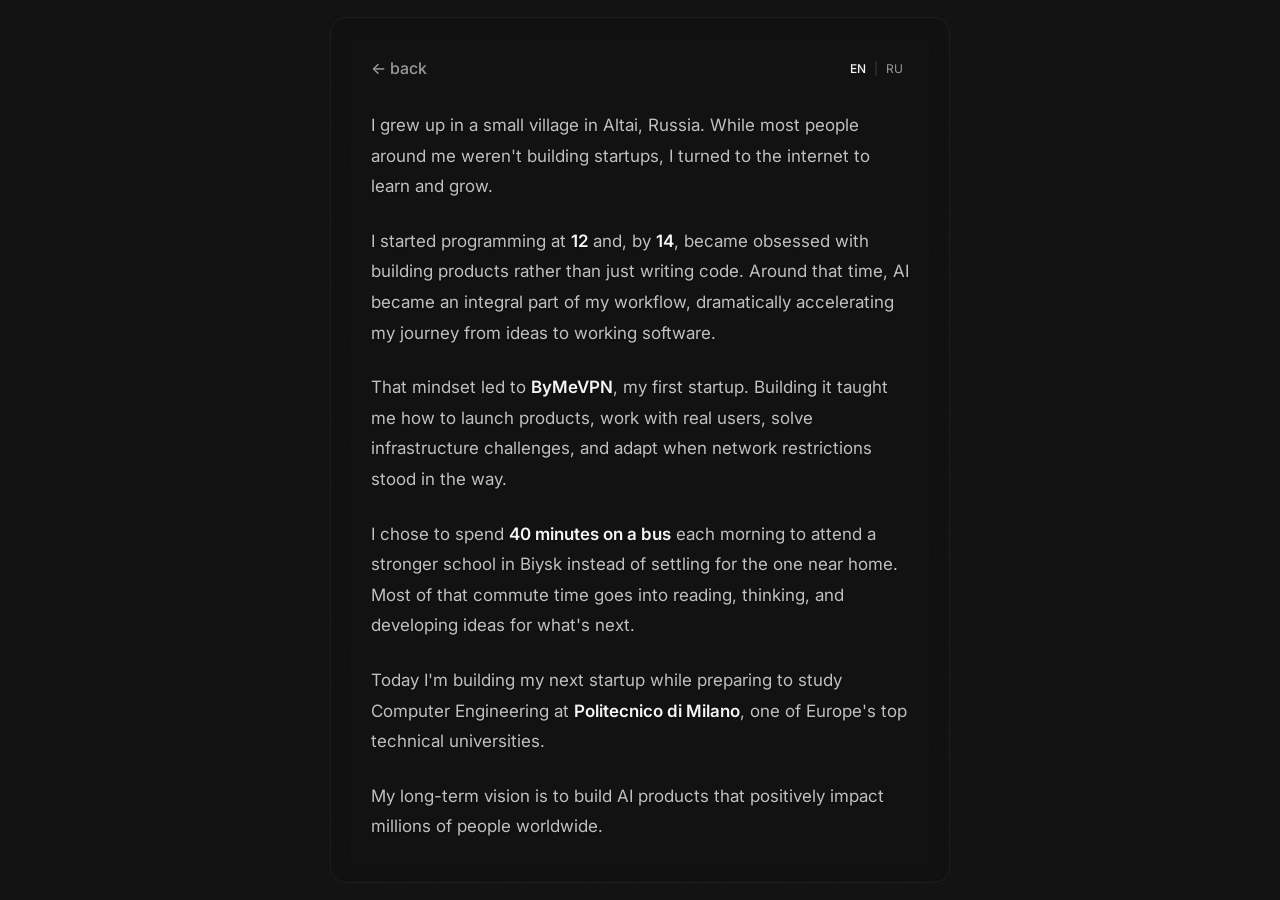
==== lifestory.html @ a84aeadb "Add files via upload" ====
<!doctype html>
<html lang="en">
    <head>
        <meta charset="UTF-8" />
        <meta name="viewport" content="width=device-width, initial-scale=1.0" />
        <title>Story — Arseniy Parakhin</title>
        <meta name="description" content="The story of Arseniy Parakhin - from a small village in Altai to building AI startups." />
        <meta property="og:title" content="Story — Arseniy Parakhin" />
        <meta property="og:description" content="The story of Arseniy Parakhin - from a small village in Altai to building AI startups." />
        <meta property="og:type" content="website" />
        <meta property="og:url" content="https://parahin.space/lifestory.html" />
        <meta property="og:image" content="https://parahin.space/altai-bg.jpg" />
        <link rel="preconnect" href="https://fonts.googleapis.com" />
        <link rel="preconnect" href="https://fonts.gstatic.com" crossorigin />
        <link
            href="https://fonts.googleapis.com/css2?family=Inter:wght@400;500;600;700&display=swap"
            rel="stylesheet"
        />
        <style>
            :root {
                --bg: #111111;
                --ink: #f5f5f5;
                --ink-dim: #9a9a9a;
                --line: #333333;
                --x: 50%;
                --y: 50%;
            }

            * {
                box-sizing: border-box;
            }
            html,
            body {
                height: 100%;
            }

            body {
                margin: 0;
                background: var(--bg);
                color: var(--ink);
                font-family:
                    "Inter",
                    -apple-system,
                    BlinkMacSystemFont,
                    sans-serif;
                display: flex;
                justify-content: center;
                align-items: center;
                padding: 60px 20px;
                -webkit-font-smoothing: antialiased;
                -moz-osx-font-smoothing: grayscale;
                overflow: hidden;
            }

            .bg {
                position: fixed;
                inset: -2%;
                z-index: 0;
                background: url("altai-bg.jpg") center 55% / cover no-repeat;
                filter: saturate(0.8) brightness(0.65);
                pointer-events: none;
            }

            .spotlight {
                position: fixed;
                inset: 0;
                z-index: 2;
                pointer-events: none;
                background: radial-gradient(
                    circle 250px at var(--x) var(--y),
                    transparent 0%,
                    rgba(17, 17, 17, 0.75) 30%,
                    rgba(17, 17, 17, 0.95) 100%
                );
                will-change: background;
            }

            .grain {
                position: fixed;
                inset: 0;
                z-index: 3;
                pointer-events: none;
                opacity: 0.03;
                background-image: url("data:image/svg+xml,%3Csvg xmlns='http://www.w3.org/2000/svg' width='100' height='100'%3E%3Cfilter id='n'%3E%3CfeTurbulence type='fractalNoise' baseFrequency='0.8' numOctaves='3' stitchTiles='stitch'/%3E%3C/filter%3E%3Crect width='100%25' height='100%25' filter='url(%23n)'/%3E%3C/svg%3E");
            }

            .card {
                max-width: 620px;
                width: 100%;
                position: relative;
                z-index: 10;
                background: rgba(17, 17, 17, 0.3);
                backdrop-filter: blur(10px);
                -webkit-backdrop-filter: blur(10px);
                border-radius: 16px;
                padding: 40px;
                border: 1px solid rgba(255, 255, 255, 0.05);
            }

            .back {
                display: inline-flex;
                align-items: center;
                gap: 8px;
                font-size: 16px;
                color: var(--ink-dim);
                text-decoration: none;
                transition:
                    color 0.2s ease,
                    transform 0.2s ease;
                font-weight: 500;
                border-radius: 4px;
                padding: 4px 8px;
                margin: -4px -8px;
            }
            .back:focus {
                outline: 2px solid rgba(255, 255, 255, 0.3);
                outline-offset: 2px;
            }
            .back:hover {
                color: var(--ink);
                transform: translateX(-4px);
            }

            .lang-switcher {
                display: flex;
                align-items: center;
                gap: 2px;
                font-size: 12px;
                color: var(--ink-dim);
                flex-shrink: 0;
                padding-left: 8px;
            }
            .lang-btn {
                background: none;
                border: none;
                color: var(--ink-dim);
                cursor: pointer;
                padding: 2px 6px;
                font-size: 12px;
                font-weight: 400;
                transition: color 0.15s ease;
                font-family: inherit;
                border-radius: 4px;
            }
            .lang-btn:focus {
                outline: 2px solid rgba(255, 255, 255, 0.3);
                outline-offset: 2px;
            }
            .lang-btn:hover {
                color: var(--ink);
            }
            .lang-btn.active {
                color: var(--ink);
                font-weight: 500;
            }

            .header-section {
                display: flex;
                align-items: center;
                justify-content: space-between;
                margin-bottom: 32px;
                position: relative;
            }

            .content {
                font-size: 17px;
                line-height: 1.8;
                color: #c0c0c0;
                text-shadow: 0 1px 2px rgba(0, 0, 0, 0.3);
                animation: fade-in 0.7s cubic-bezier(0.16, 1, 0.3, 1) forwards;
            }

            @keyframes fade-in {
                from {
                    opacity: 0;
                    transform: translateY(8px);
                }
                to {
                    opacity: 1;
                    transform: translateY(0);
                }
            }

            .content p {
                margin: 0 0 24px;
            }
            .content p:last-child {
                margin: 0;
            }
            .content b {
                color: var(--ink);
                font-weight: 600;
            }

            #page-transition {
                position: fixed;
                inset: 0;
                z-index: 50;
                pointer-events: none;
                background: #111111;
                clip-path: circle(0px at var(--cx, 50%) var(--cy, 50%));
                transition: none;
            }
            #page-transition.active {
                animation: circle-reveal 0.5s cubic-bezier(0.65, 0, 0.35, 1)
                    forwards;
            }
            @keyframes circle-reveal {
                to {
                    clip-path: circle(150% at var(--cx, 50%) var(--cy, 50%));
                }
            }

            #loader {
                position: fixed;
                inset: 0;
                z-index: 100;
                background: #111111;
                display: flex;
                align-items: center;
                justify-content: center;
                transition:
                    opacity 0.4s ease,
                    visibility 0.4s ease;
                overflow: hidden;
            }
            #loader.hidden {
                opacity: 0;
                visibility: hidden;
            }
            .loader-rings {
                position: relative;
                width: 80px;
                height: 80px;
            }
            .loader-ring {
                position: absolute;
                inset: 0;
                border: 2px solid transparent;
                border-top-color: rgba(255, 255, 255, 0.4);
                border-radius: 50%;
                animation: spin 1.2s linear infinite;
            }
            .loader-ring:nth-child(2) {
                animation-duration: 0.9s;
                animation-direction: reverse;
                border-top-color: rgba(255, 255, 255, 0.2);
                scale: 0.75;
            }
            @keyframes spin {
                to {
                    transform: rotate(360deg);
                }
            }

            @media (max-width: 600px) {
                body {
                    padding: 40px 16px;
                    overflow-y: auto;
                }
                .card {
                    padding: 24px;
                }
                .content {
                    font-size: 15px;
                }
                .header-section {
                    margin-bottom: 24px;
                }
            }

            @media (max-width: 360px) {
                .card {
                    padding: 20px;
                }
                .content {
                    font-size: 14px;
                }
                .lang-switcher {
                    font-size: 11px;
                    padding-left: 4px;
                }
                .lang-btn {
                    padding: 2px 4px;
                }
            }
        </style>
    </head>
    <body>
        <div id="loader">
            <div class="loader-rings">
                <div class="loader-ring"></div>
                <div class="loader-ring"></div>
            </div>
        </div>
        <div class="bg"></div>
        <div class="spotlight"></div>
        <div class="grain"></div>

        <main class="card">
            <div class="header-section">
                <a
                    href="index.html"
                    class="back"
                    id="back-link"
                    data-en="← back"
                    data-ru="← назад"
                    >← back</a
                >
                <div class="lang-switcher">
                    <button class="lang-btn active" data-lang="en">EN</button>
                    <span style="color: rgba(255, 255, 255, 0.2)">|</span>
                    <button class="lang-btn" data-lang="ru">RU</button>
                </div>
            </div>

            <div class="content">
                <p
                    data-en="I grew up in a small village in Altai, Russia. While most people around me weren't building startups, I turned to the internet to learn and grow."
                    data-ru="Я вырос в маленькой деревне в Алтае, Россия. Хотя большинство людей вокруг меня не создавали стартапы, я обратился к интернету, чтобы учиться и развиваться."
                >
                    I grew up in a small village in Altai, Russia. While most
                    people around me weren't building startups, I turned to the
                    internet to learn and grow.
                </p>

                <p
                    data-en="I started programming at <b>12</b> and, by <b>14</b>, became obsessed with building products rather than just writing code. Around that time, AI became an integral part of my workflow, dramatically accelerating my journey from ideas to working software."
                    data-ru="Я начал программировать в <b>12</b> лет и к <b>14</b> стал одержим созданием продуктов, а не просто написанием кода. Примерно в то время ИИ стал неотъемлемой частью моего рабочего процесса, значительно ускоряя мой путь от идей к рабочему софту."
                >
                    I started programming at <b>12</b> and, by <b>14</b>, became
                    obsessed with building products rather than just writing code.
                    Around that time, AI became an integral part of my workflow,
                    dramatically accelerating my journey from ideas to working software.
                </p>

                <p
                    data-en="That mindset led to <b>ByMeVPN</b>, my first startup. Building it taught me how to launch products, work with real users, solve infrastructure challenges, and adapt when network restrictions stood in the way."
                    data-ru="Этот образ мышления привёл к созданию <b>ByMeVPN</b>, моего первого стартапа. Работа над ним научила меня запускать продукты, взаимодействовать с реальными пользователями, решать инфраструктурные задачи и адаптироваться, когда сетевые ограничения становились препятствием."
                >
                    That mindset led to <b>ByMeVPN</b>, my first startup. Building
                    it taught me how to launch products, work with real users,
                    solve infrastructure challenges, and adapt when network
                    restrictions stood in the way.
                </p>

                <p
                    data-en="I chose to spend <b>40 minutes on a bus</b> each morning to attend a stronger school in Biysk instead of settling for the one near home. Most of that commute time goes into reading, thinking, and developing ideas for what's next."
                    data-ru="Я выбрал тратить <b>40 минут на автобусе</b> каждое утро, чтобы посещать более сильную школу в Бийске вместо той, что была рядом с домом. Большая часть времени в дороге уходит на чтение, размышления и разработку идей для будущего."
                >
                    I chose to spend <b>40 minutes on a bus</b> each morning to
                    attend a stronger school in Biysk instead of settling for the
                    one near home. Most of that commute time goes into reading,
                    thinking, and developing ideas for what's next.
                </p>

                <p
                    data-en="Today I'm building my next startup while preparing to study Computer Engineering at <b>Politecnico di Milano</b>, one of Europe's top technical universities."
                    data-ru="Сегодня я создаю свой следующий стартап, готовясь к учёбе на Computer Engineering в <b>Politecnico di Milano</b>, одном из лучших технических университетов Европы."
                >
                    Today I'm building my next startup while preparing to study
                    Computer Engineering at <b>Politecnico di Milano</b>, one of
                    Europe's top technical universities.
                </p>

                <p
                    data-en="My long-term vision is to build AI products that positively impact millions of people worldwide."
                    data-ru="Моя долгосрочная цель — создавать AI-продукты, которые положительно повлияют на миллионы людей по всему миру."
                >
                    My long-term vision is to build AI products that positively
                    impact millions of people worldwide.
                </p>
            </div>
        </main>

        <div id="page-transition"></div>

        <script>
            window.addEventListener("load", () => {
                setTimeout(() => {
                    document.getElementById("loader").classList.add("hidden");
                }, 200);
            });

            function setLanguage(lang) {
                document.querySelectorAll(".lang-btn").forEach((btn) => {
                    btn.classList.toggle("active", btn.dataset.lang === lang);
                });

                document.querySelectorAll("[data-en]").forEach((el) => {
                    el.innerHTML = el.dataset[lang];
                });

                localStorage.setItem("lang", lang);
            }

            const savedLang = localStorage.getItem("lang") || "en";
            setLanguage(savedLang);

            document.querySelectorAll(".lang-btn").forEach((btn) => {
                btn.addEventListener("click", () =>
                    setLanguage(btn.dataset.lang),
                );
            });

            const root = document.documentElement;
            let targetX = window.innerWidth / 2,
                targetY = window.innerHeight / 2;

            function updateSpotlight() {
                root.style.setProperty("--x", targetX + "px");
                root.style.setProperty("--y", targetY + "px");
                requestAnimationFrame(updateSpotlight);
            }
            requestAnimationFrame(updateSpotlight);

            window.addEventListener("mousemove", (e) => {
                targetX = e.clientX;
                targetY = e.clientY;
            });

            window.addEventListener(
                "touchmove",
                (e) => {
                    if (e.touches.length > 0) {
                        targetX = e.touches[0].clientX;
                        targetY = e.touches[0].clientY;
                    }
                },
                { passive: true },
            );

            const backLink = document.getElementById("back-link");
            const overlay = document.getElementById("page-transition");
            backLink.addEventListener("click", function (e) {
                e.preventDefault();
                const href = this.getAttribute("href");
                const rect = this.getBoundingClientRect();
                const cx = rect.left + rect.width / 2;
                const cy = rect.top + rect.height / 2;
                overlay.style.setProperty("--cx", cx + "px");
                overlay.style.setProperty("--cy", cy + "px");
                overlay.classList.add("active");
                setTimeout(() => {
                    window.location.href = href;
                }, 450);
            });
        </script>
    </body>
</html>
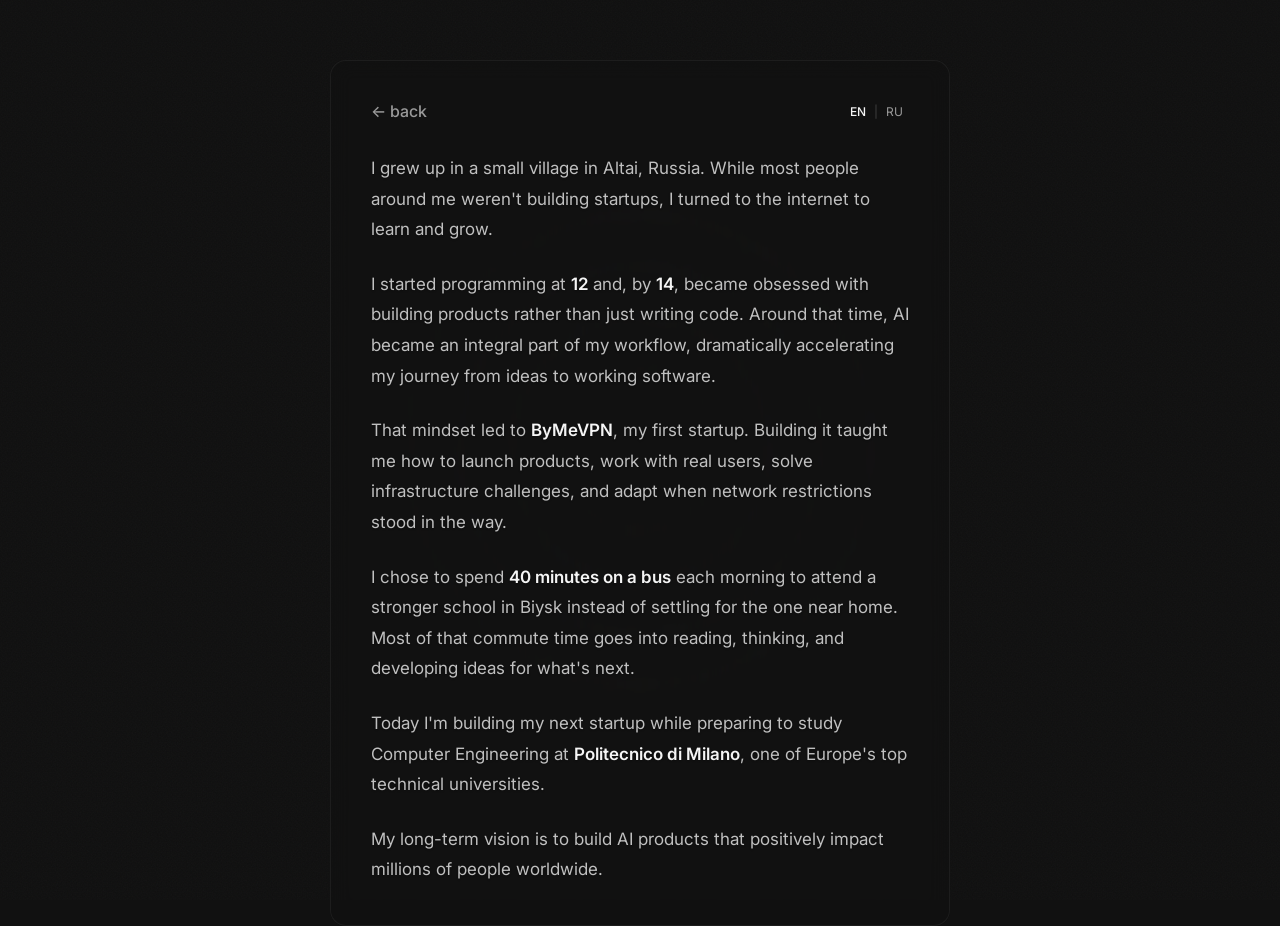
==== commit 5816a92d: "Add files via upload" ====
--- a/lifestory.html
+++ b/lifestory.html
@@ -2,7 +2,7 @@
 <html lang="en">
     <head>
         <meta charset="UTF-8" />
-        <meta name="viewport" content="width=device-width, initial-scale=1.0" />
+        <meta name="viewport" content="width=device-width, initial-scale=1.0, viewport-fit=cover" />
         <title>Story — Arseniy Parakhin</title>
         <meta name="description" content="The story of Arseniy Parakhin - from a small village in Altai to building AI startups." />
         <meta property="og:title" content="Story — Arseniy Parakhin" />
@@ -28,6 +28,11 @@
 
             * {
                 box-sizing: border-box;
+                -webkit-tap-highlight-color: transparent;
+            }
+            a,
+            button {
+                touch-action: manipulation;
             }
             html,
             body {
@@ -46,10 +51,16 @@
                 display: flex;
                 justify-content: center;
                 align-items: center;
+                align-items: safe center;
                 padding: 60px 20px;
+                padding-top: max(60px, env(safe-area-inset-top) + 24px);
+                padding-bottom: max(60px, env(safe-area-inset-bottom) + 24px);
+                padding-left: max(20px, env(safe-area-inset-left) + 20px);
+                padding-right: max(20px, env(safe-area-inset-right) + 20px);
                 -webkit-font-smoothing: antialiased;
                 -moz-osx-font-smoothing: grayscale;
-                overflow: hidden;
+                overflow-x: hidden;
+                overflow-y: auto;
             }
 
             .bg {
@@ -256,16 +267,29 @@
             @media (max-width: 600px) {
                 body {
                     padding: 40px 16px;
-                    overflow-y: auto;
+                    padding-top: max(40px, env(safe-area-inset-top) + 16px);
+                    padding-bottom: max(
+                        40px,
+                        env(safe-area-inset-bottom) + 16px
+                    );
                 }
                 .card {
                     padding: 24px;
+                    backdrop-filter: blur(6px);
+                    -webkit-backdrop-filter: blur(6px);
                 }
                 .content {
                     font-size: 15px;
                 }
                 .header-section {
                     margin-bottom: 24px;
+                }
+                .back {
+                    padding: 8px;
+                    margin: -8px;
+                }
+                .lang-btn {
+                    padding: 6px 8px;
                 }
             }
 
@@ -404,31 +428,56 @@
             });
 
             const root = document.documentElement;
-            let targetX = window.innerWidth / 2,
-                targetY = window.innerHeight / 2;
-
-            function updateSpotlight() {
-                root.style.setProperty("--x", targetX + "px");
-                root.style.setProperty("--y", targetY + "px");
+            const hasFinePointer = window.matchMedia(
+                "(hover: hover) and (pointer: fine)",
+            ).matches;
+
+            if (hasFinePointer) {
+                // Desktop/mouse: smoothly track the cursor for the spotlight effect.
+                let targetX = window.innerWidth / 2,
+                    targetY = window.innerHeight / 2;
+
+                function updateSpotlight() {
+                    root.style.setProperty("--x", targetX + "px");
+                    root.style.setProperty("--y", targetY + "px");
+                    requestAnimationFrame(updateSpotlight);
+                }
                 requestAnimationFrame(updateSpotlight);
-            }
-            requestAnimationFrame(updateSpotlight);
-
-            window.addEventListener("mousemove", (e) => {
-                targetX = e.clientX;
-                targetY = e.clientY;
-            });
-
-            window.addEventListener(
-                "touchmove",
-                (e) => {
-                    if (e.touches.length > 0) {
-                        targetX = e.touches[0].clientX;
-                        targetY = e.touches[0].clientY;
-                    }
-                },
-                { passive: true },
-            );
+
+                window.addEventListener("mousemove", (e) => {
+                    targetX = e.clientX;
+                    targetY = e.clientY;
+                });
+
+                const resetSpotlight = () => {
+                    targetX = window.innerWidth / 2;
+                    targetY = window.innerHeight / 2;
+                };
+                document.addEventListener("mouseleave", resetSpotlight);
+            } else {
+                // Touch devices: no persistent cursor, so skip the per-frame
+                // animation loop entirely (saves CPU/battery) and just react
+                // directly to touch drags.
+                root.style.setProperty("--x", window.innerWidth / 2 + "px");
+                root.style.setProperty("--y", window.innerHeight / 2 + "px");
+
+                window.addEventListener(
+                    "touchmove",
+                    (e) => {
+                        if (e.touches.length > 0) {
+                            root.style.setProperty(
+                                "--x",
+                                e.touches[0].clientX + "px",
+                            );
+                            root.style.setProperty(
+                                "--y",
+                                e.touches[0].clientY + "px",
+                            );
+                        }
+                    },
+                    { passive: true },
+                );
+            }
 
             const backLink = document.getElementById("back-link");
             const overlay = document.getElementById("page-transition");
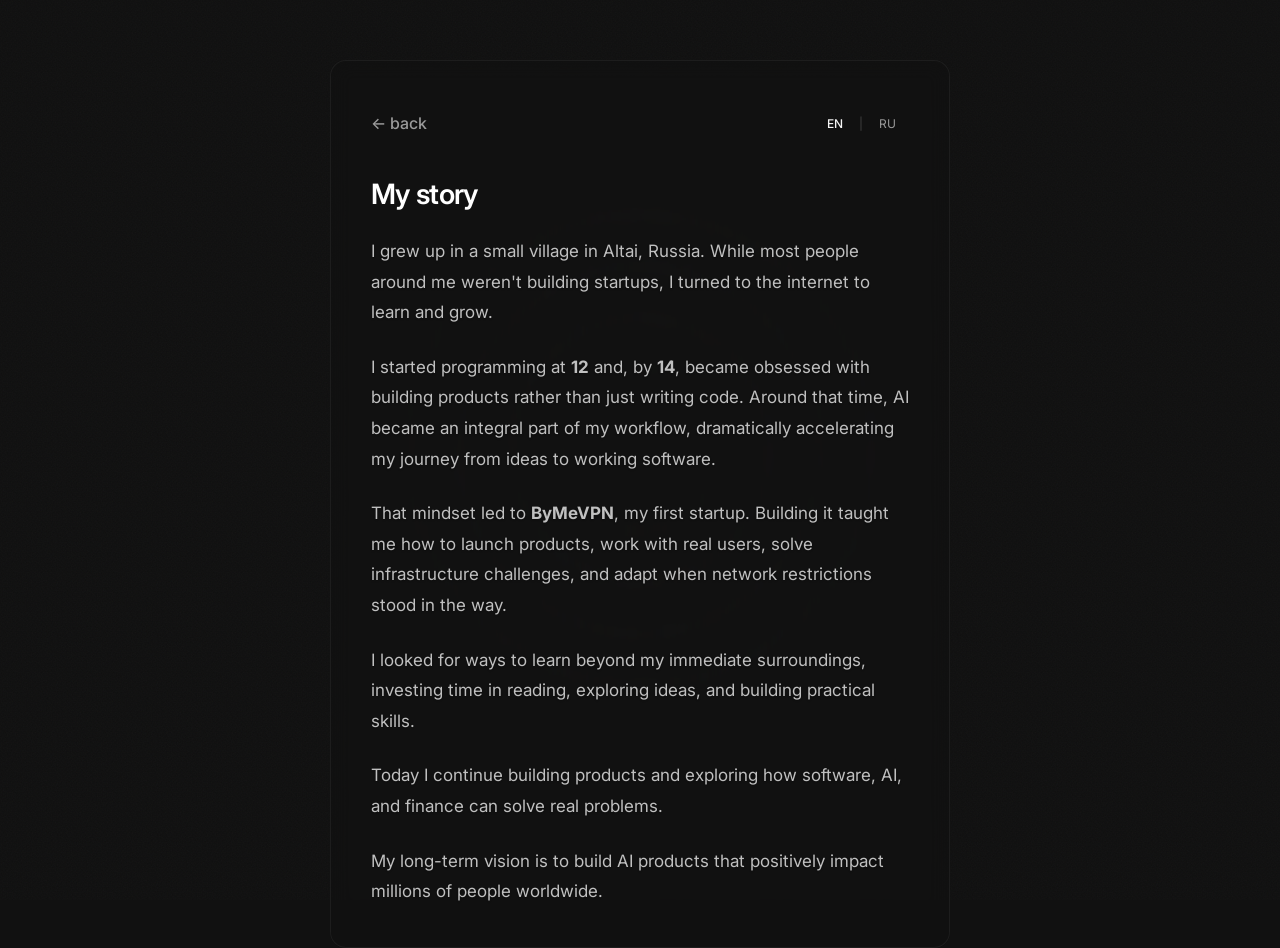
==== commit 5e2b16ad: "fix: semantic story page, shared layout and less sensitive personal details" ====
--- a/lifestory.html
+++ b/lifestory.html
@@ -16,307 +16,17 @@
             href="https://fonts.googleapis.com/css2?family=Inter:wght@400;500;600;700&display=swap"
             rel="stylesheet"
         />
-        <style>
-            :root {
-                --bg: #111111;
-                --ink: #f5f5f5;
-                --ink-dim: #9a9a9a;
-                --line: #333333;
-                --x: 50%;
-                --y: 50%;
-            }
-
-            * {
-                box-sizing: border-box;
-                -webkit-tap-highlight-color: transparent;
-            }
-            a,
-            button {
-                touch-action: manipulation;
-            }
-            html,
-            body {
-                height: 100%;
-            }
-
-            body {
-                margin: 0;
-                background: var(--bg);
-                color: var(--ink);
-                font-family:
-                    "Inter",
-                    -apple-system,
-                    BlinkMacSystemFont,
-                    sans-serif;
-                display: flex;
-                justify-content: center;
-                align-items: center;
-                align-items: safe center;
-                padding: 60px 20px;
-                padding-top: max(60px, env(safe-area-inset-top) + 24px);
-                padding-bottom: max(60px, env(safe-area-inset-bottom) + 24px);
-                padding-left: max(20px, env(safe-area-inset-left) + 20px);
-                padding-right: max(20px, env(safe-area-inset-right) + 20px);
-                -webkit-font-smoothing: antialiased;
-                -moz-osx-font-smoothing: grayscale;
-                overflow-x: hidden;
-                overflow-y: auto;
-            }
-
-            .bg {
-                position: fixed;
-                inset: -2%;
-                z-index: 0;
-                background: url("altai-bg.jpg") center 55% / cover no-repeat;
-                filter: saturate(0.8) brightness(0.65);
-                pointer-events: none;
-            }
-
-            .spotlight {
-                position: fixed;
-                inset: 0;
-                z-index: 2;
-                pointer-events: none;
-                background: radial-gradient(
-                    circle 250px at var(--x) var(--y),
-                    transparent 0%,
-                    rgba(17, 17, 17, 0.75) 30%,
-                    rgba(17, 17, 17, 0.95) 100%
-                );
-                will-change: background;
-            }
-
-            .grain {
-                position: fixed;
-                inset: 0;
-                z-index: 3;
-                pointer-events: none;
-                opacity: 0.03;
-                background-image: url("data:image/svg+xml,%3Csvg xmlns='http://www.w3.org/2000/svg' width='100' height='100'%3E%3Cfilter id='n'%3E%3CfeTurbulence type='fractalNoise' baseFrequency='0.8' numOctaves='3' stitchTiles='stitch'/%3E%3C/filter%3E%3Crect width='100%25' height='100%25' filter='url(%23n)'/%3E%3C/svg%3E");
-            }
-
-            .card {
-                max-width: 620px;
-                width: 100%;
-                position: relative;
-                z-index: 10;
-                background: rgba(17, 17, 17, 0.3);
-                backdrop-filter: blur(10px);
-                -webkit-backdrop-filter: blur(10px);
-                border-radius: 16px;
-                padding: 40px;
-                border: 1px solid rgba(255, 255, 255, 0.05);
-            }
-
-            .back {
-                display: inline-flex;
-                align-items: center;
-                gap: 8px;
-                font-size: 16px;
-                color: var(--ink-dim);
-                text-decoration: none;
-                transition:
-                    color 0.2s ease,
-                    transform 0.2s ease;
-                font-weight: 500;
-                border-radius: 4px;
-                padding: 4px 8px;
-                margin: -4px -8px;
-            }
-            .back:focus {
-                outline: 2px solid rgba(255, 255, 255, 0.3);
-                outline-offset: 2px;
-            }
-            .back:hover {
-                color: var(--ink);
-                transform: translateX(-4px);
-            }
-
-            .lang-switcher {
-                display: flex;
-                align-items: center;
-                gap: 2px;
-                font-size: 12px;
-                color: var(--ink-dim);
-                flex-shrink: 0;
-                padding-left: 8px;
-            }
-            .lang-btn {
-                background: none;
-                border: none;
-                color: var(--ink-dim);
-                cursor: pointer;
-                padding: 2px 6px;
-                font-size: 12px;
-                font-weight: 400;
-                transition: color 0.15s ease;
-                font-family: inherit;
-                border-radius: 4px;
-            }
-            .lang-btn:focus {
-                outline: 2px solid rgba(255, 255, 255, 0.3);
-                outline-offset: 2px;
-            }
-            .lang-btn:hover {
-                color: var(--ink);
-            }
-            .lang-btn.active {
-                color: var(--ink);
-                font-weight: 500;
-            }
-
-            .header-section {
-                display: flex;
-                align-items: center;
-                justify-content: space-between;
-                margin-bottom: 32px;
-                position: relative;
-            }
-
-            .content {
-                font-size: 17px;
-                line-height: 1.8;
-                color: #c0c0c0;
-                text-shadow: 0 1px 2px rgba(0, 0, 0, 0.3);
-                animation: fade-in 0.7s cubic-bezier(0.16, 1, 0.3, 1) forwards;
-            }
-
-            @keyframes fade-in {
-                from {
-                    opacity: 0;
-                    transform: translateY(8px);
-                }
-                to {
-                    opacity: 1;
-                    transform: translateY(0);
-                }
-            }
-
-            .content p {
-                margin: 0 0 24px;
-            }
-            .content p:last-child {
-                margin: 0;
-            }
-            .content b {
-                color: var(--ink);
-                font-weight: 600;
-            }
-
-            #page-transition {
-                position: fixed;
-                inset: 0;
-                z-index: 50;
-                pointer-events: none;
-                background: #111111;
-                clip-path: circle(0px at var(--cx, 50%) var(--cy, 50%));
-                transition: none;
-            }
-            #page-transition.active {
-                animation: circle-reveal 0.5s cubic-bezier(0.65, 0, 0.35, 1)
-                    forwards;
-            }
-            @keyframes circle-reveal {
-                to {
-                    clip-path: circle(150% at var(--cx, 50%) var(--cy, 50%));
-                }
-            }
-
-            #loader {
-                position: fixed;
-                inset: 0;
-                z-index: 100;
-                background: #111111;
-                display: flex;
-                align-items: center;
-                justify-content: center;
-                transition:
-                    opacity 0.4s ease,
-                    visibility 0.4s ease;
-                overflow: hidden;
-            }
-            #loader.hidden {
-                opacity: 0;
-                visibility: hidden;
-            }
-            .loader-rings {
-                position: relative;
-                width: 80px;
-                height: 80px;
-            }
-            .loader-ring {
-                position: absolute;
-                inset: 0;
-                border: 2px solid transparent;
-                border-top-color: rgba(255, 255, 255, 0.4);
-                border-radius: 50%;
-                animation: spin 1.2s linear infinite;
-            }
-            .loader-ring:nth-child(2) {
-                animation-duration: 0.9s;
-                animation-direction: reverse;
-                border-top-color: rgba(255, 255, 255, 0.2);
-                scale: 0.75;
-            }
-            @keyframes spin {
-                to {
-                    transform: rotate(360deg);
-                }
-            }
-
-            @media (max-width: 600px) {
-                body {
-                    padding: 40px 16px;
-                    padding-top: max(40px, env(safe-area-inset-top) + 16px);
-                    padding-bottom: max(
-                        40px,
-                        env(safe-area-inset-bottom) + 16px
-                    );
-                }
-                .card {
-                    padding: 24px;
-                    backdrop-filter: blur(6px);
-                    -webkit-backdrop-filter: blur(6px);
-                }
-                .content {
-                    font-size: 15px;
-                }
-                .header-section {
-                    margin-bottom: 24px;
-                }
-                .back {
-                    padding: 8px;
-                    margin: -8px;
-                }
-                .lang-btn {
-                    padding: 6px 8px;
-                }
-            }
-
-            @media (max-width: 360px) {
-                .card {
-                    padding: 20px;
-                }
-                .content {
-                    font-size: 14px;
-                }
-                .lang-switcher {
-                    font-size: 11px;
-                    padding-left: 4px;
-                }
-                .lang-btn {
-                    padding: 2px 4px;
-                }
-            }
-        </style>
+        <link rel="stylesheet" href="assets/styles.css" />
+    <link rel="canonical" href="https://parahin.space/lifestory.html" />
+        <meta name="theme-color" content="#111111" />
+        <meta property="og:image:alt" content="A mountain landscape in Altai" />
+        <meta name="twitter:card" content="summary_large_image" />
+        <meta name="twitter:title" content="Story — Arseniy Parakhin" />
+        <meta name="twitter:description" content="From Altai to building software and starting ventures." />
+        <link rel="icon" href="assets/favicon.svg" type="image/svg+xml" />
     </head>
-    <body>
-        <div id="loader">
-            <div class="loader-rings">
-                <div class="loader-ring"></div>
-                <div class="loader-ring"></div>
-            </div>
-        </div>
+    <body data-title-en="Story — Arseniy Parakhin" data-title-ru="История — Арсений Парахин">
+        
         <div class="bg"></div>
         <div class="spotlight"></div>
         <div class="grain"></div>
@@ -331,13 +41,14 @@
                     data-ru="← назад"
                     >← back</a
                 >
-                <div class="lang-switcher">
-                    <button class="lang-btn active" data-lang="en">EN</button>
+                <div class="lang-switcher" role="group" aria-label="Language" data-label-en="Language" data-label-ru="Язык">
+                    <button type="button" class="lang-btn active" data-lang="en" aria-pressed="true">EN</button>
                     <span style="color: rgba(255, 255, 255, 0.2)">|</span>
-                    <button class="lang-btn" data-lang="ru">RU</button>
+                    <button type="button" class="lang-btn" data-lang="ru" aria-pressed="false">RU</button>
                 </div>
             </div>
 
+            <h1 class="story-title" data-en="My story" data-ru="Моя история">My story</h1>
             <div class="content">
                 <p
                     data-en="I grew up in a small village in Altai, Russia. While most people around me weren't building startups, I turned to the internet to learn and grow."
@@ -369,23 +80,14 @@
                 </p>
 
                 <p
-                    data-en="I chose to spend <b>40 minutes on a bus</b> each morning to attend a stronger school in Biysk instead of settling for the one near home. Most of that commute time goes into reading, thinking, and developing ideas for what's next."
-                    data-ru="Я выбрал тратить <b>40 минут на автобусе</b> каждое утро, чтобы посещать более сильную школу в Бийске вместо той, что была рядом с домом. Большая часть времени в дороге уходит на чтение, размышления и разработку идей для будущего."
-                >
-                    I chose to spend <b>40 minutes on a bus</b> each morning to
-                    attend a stronger school in Biysk instead of settling for the
-                    one near home. Most of that commute time goes into reading,
-                    thinking, and developing ideas for what's next.
-                </p>
+                    data-en="I looked for ways to learn beyond my immediate surroundings, investing time in reading, exploring ideas, and building practical skills."
+                    data-ru="Я искал возможности учиться за пределами привычного окружения: читал, изучал новые идеи и развивал практические навыки."
+                >I looked for ways to learn beyond my immediate surroundings, investing time in reading, exploring ideas, and building practical skills.</p>
 
                 <p
-                    data-en="Today I'm building my next startup while preparing to study Computer Engineering at <b>Politecnico di Milano</b>, one of Europe's top technical universities."
-                    data-ru="Сегодня я создаю свой следующий стартап, готовясь к учёбе на Computer Engineering в <b>Politecnico di Milano</b>, одном из лучших технических университетов Европы."
-                >
-                    Today I'm building my next startup while preparing to study
-                    Computer Engineering at <b>Politecnico di Milano</b>, one of
-                    Europe's top technical universities.
-                </p>
+                    data-en="Today I continue building products and exploring how software, AI, and finance can solve real problems."
+                    data-ru="Сейчас я продолжаю создавать продукты и изучаю, как разработка, ИИ и финансы помогают решать реальные задачи."
+                >Today I continue building products and exploring how software, AI, and finance can solve real problems.</p>
 
                 <p
                     data-en="My long-term vision is to build AI products that positively impact millions of people worldwide."
@@ -397,103 +99,8 @@
             </div>
         </main>
 
-        <div id="page-transition"></div>
+        
 
-        <script>
-            window.addEventListener("load", () => {
-                setTimeout(() => {
-                    document.getElementById("loader").classList.add("hidden");
-                }, 200);
-            });
-
-            function setLanguage(lang) {
-                document.querySelectorAll(".lang-btn").forEach((btn) => {
-                    btn.classList.toggle("active", btn.dataset.lang === lang);
-                });
-
-                document.querySelectorAll("[data-en]").forEach((el) => {
-                    el.innerHTML = el.dataset[lang];
-                });
-
-                localStorage.setItem("lang", lang);
-            }
-
-            const savedLang = localStorage.getItem("lang") || "en";
-            setLanguage(savedLang);
-
-            document.querySelectorAll(".lang-btn").forEach((btn) => {
-                btn.addEventListener("click", () =>
-                    setLanguage(btn.dataset.lang),
-                );
-            });
-
-            const root = document.documentElement;
-            const hasFinePointer = window.matchMedia(
-                "(hover: hover) and (pointer: fine)",
-            ).matches;
-
-            if (hasFinePointer) {
-                // Desktop/mouse: smoothly track the cursor for the spotlight effect.
-                let targetX = window.innerWidth / 2,
-                    targetY = window.innerHeight / 2;
-
-                function updateSpotlight() {
-                    root.style.setProperty("--x", targetX + "px");
-                    root.style.setProperty("--y", targetY + "px");
-                    requestAnimationFrame(updateSpotlight);
-                }
-                requestAnimationFrame(updateSpotlight);
-
-                window.addEventListener("mousemove", (e) => {
-                    targetX = e.clientX;
-                    targetY = e.clientY;
-                });
-
-                const resetSpotlight = () => {
-                    targetX = window.innerWidth / 2;
-                    targetY = window.innerHeight / 2;
-                };
-                document.addEventListener("mouseleave", resetSpotlight);
-            } else {
-                // Touch devices: no persistent cursor, so skip the per-frame
-                // animation loop entirely (saves CPU/battery) and just react
-                // directly to touch drags.
-                root.style.setProperty("--x", window.innerWidth / 2 + "px");
-                root.style.setProperty("--y", window.innerHeight / 2 + "px");
-
-                window.addEventListener(
-                    "touchmove",
-                    (e) => {
-                        if (e.touches.length > 0) {
-                            root.style.setProperty(
-                                "--x",
-                                e.touches[0].clientX + "px",
-                            );
-                            root.style.setProperty(
-                                "--y",
-                                e.touches[0].clientY + "px",
-                            );
-                        }
-                    },
-                    { passive: true },
-                );
-            }
-
-            const backLink = document.getElementById("back-link");
-            const overlay = document.getElementById("page-transition");
-            backLink.addEventListener("click", function (e) {
-                e.preventDefault();
-                const href = this.getAttribute("href");
-                const rect = this.getBoundingClientRect();
-                const cx = rect.left + rect.width / 2;
-                const cy = rect.top + rect.height / 2;
-                overlay.style.setProperty("--cx", cx + "px");
-                overlay.style.setProperty("--cy", cy + "px");
-                overlay.classList.add("active");
-                setTimeout(() => {
-                    window.location.href = href;
-                }, 450);
-            });
-        </script>
+        <script src="assets/site.js" defer></script>
     </body>
 </html>
--- a/assets/styles.css
+++ b/assets/styles.css
@@ -0,0 +1,474 @@
+
+            :root {
+                --bg: #111111;
+                --ink: #f5f5f5;
+                --ink-dim: #9a9a9a;
+                --line: #333333;
+                --x: 50%;
+                --y: 50%;
+            }
+
+            * {
+                box-sizing: border-box;
+                -webkit-tap-highlight-color: transparent;
+            }
+            a,
+            button {
+                touch-action: manipulation;
+            }
+            html,
+            body {
+                height: 100%;
+            }
+
+            body {
+                margin: 0;
+                background: var(--bg);
+                color: var(--ink);
+                font-family:
+                    "Inter",
+                    -apple-system,
+                    BlinkMacSystemFont,
+                    sans-serif;
+                display: flex;
+                align-items: center;
+                align-items: safe center;
+                justify-content: center;
+                padding: 60px 20px;
+                padding-top: max(60px, env(safe-area-inset-top) + 24px);
+                padding-bottom: max(60px, env(safe-area-inset-bottom) + 24px);
+                padding-left: max(20px, env(safe-area-inset-left) + 20px);
+                padding-right: max(20px, env(safe-area-inset-right) + 20px);
+                position: relative;
+                overflow-x: hidden;
+                overflow-y: auto;
+                -webkit-font-smoothing: antialiased;
+                -moz-osx-font-smoothing: grayscale;
+            }
+
+            .bg {
+                position: fixed;
+                inset: -2%;
+                z-index: 0;
+                background: url("altai-bg.jpg") center 55% / cover no-repeat;
+                filter: saturate(0.8) brightness(0.65);
+                pointer-events: none;
+            }
+
+            .spotlight {
+                position: fixed;
+                inset: 0;
+                z-index: 2;
+                pointer-events: none;
+                background: radial-gradient(
+                    circle 250px at var(--x) var(--y),
+                    transparent 0%,
+                    rgba(17, 17, 17, 0.75) 30%,
+                    rgba(17, 17, 17, 0.95) 100%
+                );
+                /* No perpetual animation or reserved background layer. */
+            }
+
+            .grain {
+                position: fixed;
+                inset: 0;
+                z-index: 3;
+                pointer-events: none;
+                opacity: 0.03;
+                background-image: url("data:image/svg+xml,%3Csvg xmlns='http://www.w3.org/2000/svg' width='100' height='100'%3E%3Cfilter id='n'%3E%3CfeTurbulence type='fractalNoise' baseFrequency='0.8' numOctaves='3' stitchTiles='stitch'/%3E%3C/filter%3E%3Crect width='100%25' height='100%25' filter='url(%23n)'/%3E%3C/svg%3E");
+            }
+
+            .card {
+                max-width: 620px;
+                width: 100%;
+                position: relative;
+                z-index: 10;
+                background: rgba(17, 17, 17, 0.3);
+                backdrop-filter: blur(10px);
+                -webkit-backdrop-filter: blur(10px);
+                border-radius: 16px;
+                padding: 40px;
+                border: 1px solid rgba(255, 255, 255, 0.05);
+            }
+
+            .reveal {
+                opacity: 0;
+                transform: translateY(6px);
+                animation: rise 0.7s cubic-bezier(0.16, 1, 0.3, 1) forwards;
+            }
+            .reveal.d1 {
+                animation-delay: 0.08s;
+            }
+            .reveal.d2 {
+                animation-delay: 0.16s;
+            }
+            .reveal.d3 {
+                animation-delay: 0.24s;
+            }
+
+            @keyframes rise {
+                to {
+                    opacity: 1;
+                    transform: translateY(0);
+                }
+            }
+
+            .header {
+                display: flex;
+                align-items: center;
+                gap: 20px;
+                margin-bottom: 32px;
+                position: relative;
+            }
+
+            .avatar {
+    width: 72px;
+    height: 72px;
+    display: block;
+    border-radius: 50%;
+    object-fit: cover;
+    border: 1px solid rgba(255,255,255,.08);
+    flex-shrink: 0;
+    box-shadow: 0 8px 24px rgba(0,0,0,.4);
+}
+
+            @keyframes shimmer {
+                0% {
+                    background-position: 0% 50%;
+                }
+                50% {
+                    background-position: 100% 50%;
+                }
+                100% {
+                    background-position: 0% 50%;
+                }
+            }
+
+            .shimmer-text {
+                background: linear-gradient(
+                    90deg,
+                    #888888 0%,
+                    #ffffff 50%,
+                    #888888 100%
+                );
+                background-size: 200% auto;
+                -webkit-background-clip: text;
+                background-clip: text;
+                color: transparent;
+                animation: shimmer 6s ease-in-out infinite;
+                font-size: 15px;
+                font-weight: 500;
+                margin: 0 0 4px;
+                letter-spacing: 0.02em;
+            }
+
+            h1 {
+                font-size: 28px;
+                font-weight: 600;
+                margin: 0;
+                letter-spacing: -0.02em;
+                color: #ffffff;
+                line-height: 1.15;
+                overflow-wrap: break-word;
+            }
+
+            .bio {
+                font-size: 17px;
+                line-height: 1.75;
+                color: #c0c0c0;
+                margin: 0 0 36px;
+                text-shadow: 0 1px 2px rgba(0, 0, 0, 0.3);
+            }
+            .bio p {
+                margin: 0 0 20px;
+            }
+            .bio p:last-child {
+                margin: 0;
+            }
+            .bio b {
+                color: var(--ink);
+                font-weight: 600;
+            }
+
+            .meta {
+                display: flex;
+                align-items: center;
+                gap: 12px;
+                font-size: 15px;
+                color: var(--ink-dim);
+                margin-bottom: 20px;
+                font-weight: 500;
+            }
+
+            .dot {
+                width: 8px;
+                height: 8px;
+                border-radius: 50%;
+                background: #52e591;
+                box-shadow: 0 0 10px rgba(82, 229, 145, 0.4);
+                animation: pulse 3s ease-in-out infinite;
+            }
+
+            @keyframes pulse {
+                0%,
+                100% {
+                    opacity: 1;
+                    transform: scale(1);
+                }
+                50% {
+                    opacity: 0.6;
+                    transform: scale(0.92);
+                }
+            }
+
+            .footer-row {
+                display: flex;
+                align-items: center;
+                justify-content: space-between;
+                padding-top: 20px;
+                border-top: 1px solid rgba(255, 255, 255, 0.1);
+            }
+
+            .footer-row a.writings {
+                font-size: 15px;
+                color: var(--ink-dim);
+                text-decoration: none;
+                transition: color 0.2s ease;
+                font-weight: 500;
+            }
+            .footer-row a.writings:hover {
+                color: var(--ink);
+            }
+
+            .header-text {
+                min-width: 0;
+                flex: 1 1 auto;
+            }
+
+            .lang-switcher {
+                display: flex;
+                align-items: center;
+                gap: 2px;
+                font-size: 12px;
+                color: var(--ink-dim);
+                flex-shrink: 0;
+                align-self: flex-start;
+                margin-left: auto;
+                padding-left: 8px;
+            }
+            .lang-btn {
+                background: none;
+                border: none;
+                color: var(--ink-dim);
+                cursor: pointer;
+                padding: 2px 6px;
+                font-size: 12px;
+                font-weight: 400;
+                transition: color 0.15s ease;
+                font-family: inherit;
+                border-radius: 4px;
+            }
+            .lang-btn:focus {
+                outline: 2px solid rgba(255, 255, 255, 0.3);
+                outline-offset: 2px;
+            }
+            .lang-btn:hover {
+                color: var(--ink);
+            }
+            .lang-btn.active {
+                color: var(--ink);
+                font-weight: 500;
+            }
+
+            .icons {
+                display: flex;
+                gap: 24px;
+                align-items: center;
+            }
+            .icons a {
+                color: var(--ink-dim);
+                display: flex;
+                transition:
+                    color 0.2s ease,
+                    transform 0.2s ease;
+                border-radius: 4px;
+                padding: 4px;
+                margin: -4px;
+            }
+            .icons a:focus {
+                outline: 2px solid rgba(255, 255, 255, 0.3);
+                outline-offset: 2px;
+            }
+            .icons a:hover {
+                color: var(--ink);
+                transform: translateY(-2px);
+            }
+            .icons svg {
+                width: 22px;
+                height: 22px;
+            }
+
+            
+            
+            
+
+            
+            
+            
+            
+            
+            
+
+            @media (max-width: 600px) {
+                body {
+                    padding: 40px 16px;
+                    padding-top: max(40px, env(safe-area-inset-top) + 16px);
+                    padding-bottom: max(
+                        40px,
+                        env(safe-area-inset-bottom) + 16px
+                    );
+                }
+                .card {
+                    padding: 24px;
+                    backdrop-filter: blur(6px);
+                    -webkit-backdrop-filter: blur(6px);
+                }
+                .header {
+                    gap: 14px;
+                    margin-bottom: 24px;
+                }
+                .avatar {
+                    width: 60px;
+                    height: 60px;
+                }
+                h1 {
+                    font-size: 24px;
+                }
+                .bio {
+                    font-size: 15px;
+                    margin-bottom: 28px;
+                }
+                .footer-row {
+                    flex-direction: column;
+                    gap: 20px;
+                    align-items: flex-start;
+                }
+                .footer-row a.writings {
+                    padding: 8px 0;
+                    margin: -8px 0;
+                }
+                .icons {
+                    gap: 20px;
+                }
+                .icons a {
+                    padding: 10px;
+                    margin: -10px;
+                }
+                .lang-btn {
+                    padding: 6px 8px;
+                }
+            }
+
+            @media (max-width: 360px) {
+                .card {
+                    padding: 20px;
+                }
+                .header {
+                    gap: 10px;
+                }
+                .avatar {
+                    width: 52px;
+                    height: 52px;
+                }
+                h1 {
+                    font-size: 21px;
+                }
+                .lang-switcher {
+                    font-size: 11px;
+                    padding-left: 4px;
+                }
+                .lang-btn {
+                    padding: 2px 4px;
+                }
+            }
+        
+/* Shared story-page styles */
+.back {
+                display: inline-flex;
+                align-items: center;
+                gap: 8px;
+                font-size: 16px;
+                color: var(--ink-dim);
+                text-decoration: none;
+                transition:
+                    color 0.2s ease,
+                    transform 0.2s ease;
+                font-weight: 500;
+                border-radius: 4px;
+                padding: 4px 8px;
+                margin: -4px -8px;
+            }
+.header-section {
+                display: flex;
+                align-items: center;
+                justify-content: space-between;
+                margin-bottom: 32px;
+                position: relative;
+            }
+.content {
+                font-size: 17px;
+                line-height: 1.8;
+                color: #c0c0c0;
+                text-shadow: 0 1px 2px rgba(0, 0, 0, 0.3);
+                animation: fade-in 0.7s cubic-bezier(0.16, 1, 0.3, 1) forwards;
+            }
+@keyframes fade-in {
+                from {
+                    opacity: 0;
+                    transform: translateY(8px);
+                }
+                to {
+                    opacity: 1;
+                    transform: translateY(0);
+                }
+            }
+.content p {
+                margin: 0 0 24px;
+            }
+.content p:last-child {
+                margin: 0;
+            }
+.content b {
+                color: var(--ink);
+                font-weight: 600;
+            }
+
+/* Accessibility, project links, and responsive story styles */
+.lang-btn { min-width: 44px; min-height: 44px; }
+.lang-btn:focus-visible, .icons a:focus-visible, .footer-row a:focus-visible, .back:focus-visible {
+    outline: 2px solid #f5f5f5;
+    outline-offset: 4px;
+}
+.footer-row a.writings { display: inline-flex; align-items: center; min-height: 44px; }
+.story-title { font-size: 28px; line-height: 1.25; letter-spacing: -0.025em; margin: 0 0 24px; }
+.content { overflow-wrap: anywhere; }
+@media (max-width: 600px) {
+    .story-title { font-size: 24px; }
+    .content { font-size: 15px; }
+    .header-section { margin-bottom: 24px; }
+    .back { padding: 8px; margin: -8px; }
+}
+@media (max-width: 360px) {
+    .content { font-size: 14px; }
+    .story-title { font-size: 22px; }
+}
+@media (prefers-reduced-motion: reduce) {
+    .reveal, .content, .shimmer-text, .dot { animation: none !important; }
+    .reveal, .content { opacity: 1 !important; transform: none !important; }
+    .icons a, .back, .footer-row a.writings { transition: none !important; }
+}
+@media (forced-colors: active) {
+    .card { border: 1px solid CanvasText; }
+    .shimmer-text { color: CanvasText; background: none; }
+    .dot { background: Highlight; box-shadow: none; }
+}
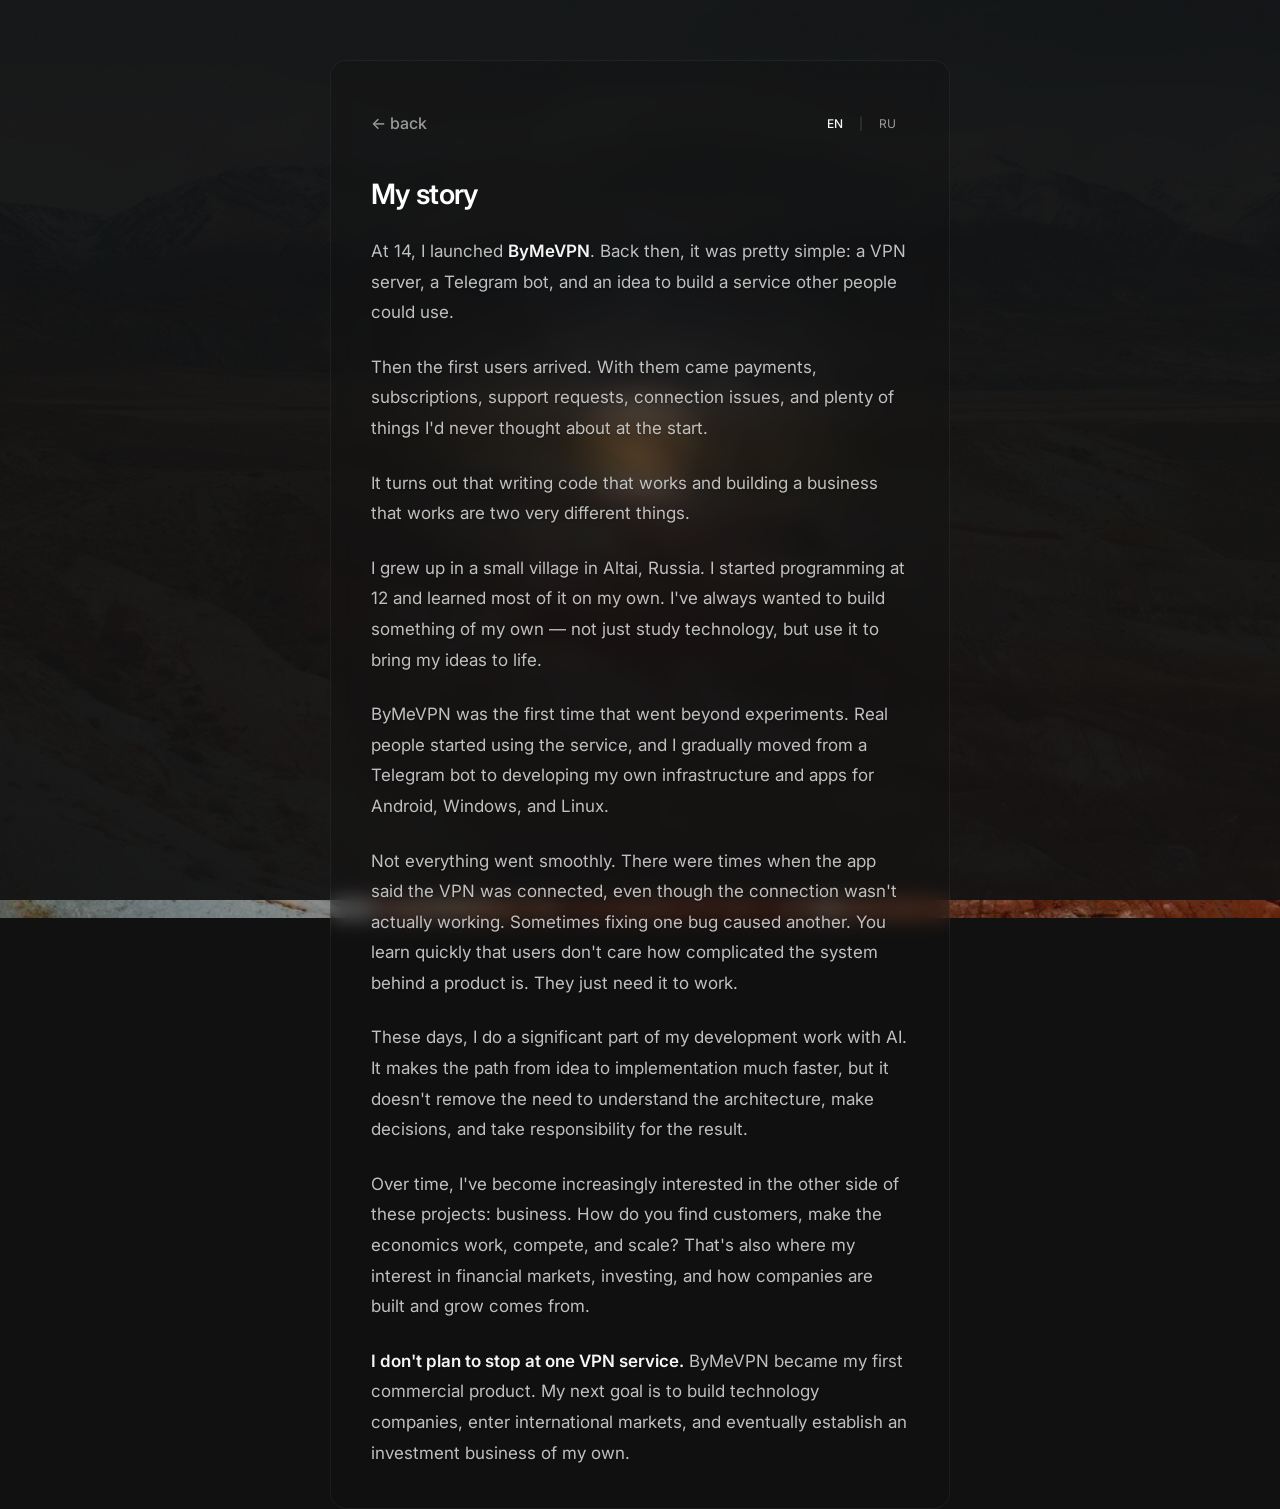
==== commit 964b49c2: "Update My Story text in Russian and English" ====
--- a/lifestory.html
+++ b/lifestory.html
@@ -51,51 +51,49 @@
             <h1 class="story-title" data-en="My story" data-ru="Моя история">My story</h1>
             <div class="content">
                 <p
-                    data-en="I grew up in a small village in Altai, Russia. While most people around me weren't building startups, I turned to the internet to learn and grow."
-                    data-ru="Я вырос в маленькой деревне в Алтае, Россия. Хотя большинство людей вокруг меня не создавали стартапы, я обратился к интернету, чтобы учиться и развиваться."
-                >
-                    I grew up in a small village in Altai, Russia. While most
-                    people around me weren't building startups, I turned to the
-                    internet to learn and grow.
-                </p>
+                    data-en="At 14, I launched <b>ByMeVPN</b>. Back then, it was pretty simple: a VPN server, a Telegram bot, and an idea to build a service other people could use."
+                    data-ru="В 14 лет я запустил <b>ByMeVPN</b>. Тогда всё было довольно просто: VPN-сервер, Telegram-бот и идея сделать собственный сервис, которым смогут пользоваться другие люди."
+                >At 14, I launched <b>ByMeVPN</b>. Back then, it was pretty simple: a VPN server, a Telegram bot, and an idea to build a service other people could use.</p>
 
                 <p
-                    data-en="I started programming at <b>12</b> and, by <b>14</b>, became obsessed with building products rather than just writing code. Around that time, AI became an integral part of my workflow, dramatically accelerating my journey from ideas to working software."
-                    data-ru="Я начал программировать в <b>12</b> лет и к <b>14</b> стал одержим созданием продуктов, а не просто написанием кода. Примерно в то время ИИ стал неотъемлемой частью моего рабочего процесса, значительно ускоряя мой путь от идей к рабочему софту."
-                >
-                    I started programming at <b>12</b> and, by <b>14</b>, became
-                    obsessed with building products rather than just writing code.
-                    Around that time, AI became an integral part of my workflow,
-                    dramatically accelerating my journey from ideas to working software.
-                </p>
+                    data-en="Then the first users arrived. With them came payments, subscriptions, support requests, connection issues, and plenty of things I'd never thought about at the start."
+                    data-ru="Потом появились первые пользователи. А вместе с ними — платежи, подписки, поддержка, проблемы с подключением и множество вещей, о которых я даже не задумывался в начале."
+                >Then the first users arrived. With them came payments, subscriptions, support requests, connection issues, and plenty of things I'd never thought about at the start.</p>
 
                 <p
-                    data-en="That mindset led to <b>ByMeVPN</b>, my first startup. Building it taught me how to launch products, work with real users, solve infrastructure challenges, and adapt when network restrictions stood in the way."
-                    data-ru="Этот образ мышления привёл к созданию <b>ByMeVPN</b>, моего первого стартапа. Работа над ним научила меня запускать продукты, взаимодействовать с реальными пользователями, решать инфраструктурные задачи и адаптироваться, когда сетевые ограничения становились препятствием."
-                >
-                    That mindset led to <b>ByMeVPN</b>, my first startup. Building
-                    it taught me how to launch products, work with real users,
-                    solve infrastructure challenges, and adapt when network
-                    restrictions stood in the way.
-                </p>
+                    data-en="It turns out that writing code that works and building a business that works are two very different things."
+                    data-ru="Оказалось, что написать работающий код и создать работающий бизнес — совершенно разные задачи."
+                >It turns out that writing code that works and building a business that works are two very different things.</p>
 
                 <p
-                    data-en="I looked for ways to learn beyond my immediate surroundings, investing time in reading, exploring ideas, and building practical skills."
-                    data-ru="Я искал возможности учиться за пределами привычного окружения: читал, изучал новые идеи и развивал практические навыки."
-                >I looked for ways to learn beyond my immediate surroundings, investing time in reading, exploring ideas, and building practical skills.</p>
+                    data-en="I grew up in a small village in Altai, Russia. I started programming at 12 and learned most of it on my own. I've always wanted to build something of my own — not just study technology, but use it to bring my ideas to life."
+                    data-ru="Я вырос в небольшом селе на Алтае. Программировать начал в 12 лет, в основном учился самостоятельно. Меня всегда привлекала возможность создавать что-то своё: не просто изучать технологии, а использовать их для реализации собственных идей."
+                >I grew up in a small village in Altai, Russia. I started programming at 12 and learned most of it on my own. I've always wanted to build something of my own — not just study technology, but use it to bring my ideas to life.</p>
 
                 <p
-                    data-en="Today I continue building products and exploring how software, AI, and finance can solve real problems."
-                    data-ru="Сейчас я продолжаю создавать продукты и изучаю, как разработка, ИИ и финансы помогают решать реальные задачи."
-                >Today I continue building products and exploring how software, AI, and finance can solve real problems.</p>
+                    data-en="ByMeVPN was the first time that went beyond experiments. Real people started using the service, and I gradually moved from a Telegram bot to developing my own infrastructure and apps for Android, Windows, and Linux."
+                    data-ru="С ByMeVPN это впервые вышло за пределы экспериментов. Сервисом начали пользоваться реальные люди, а я постепенно перешёл от Telegram-бота к разработке собственной инфраструктуры и приложений для Android, Windows и Linux."
+                >ByMeVPN was the first time that went beyond experiments. Real people started using the service, and I gradually moved from a Telegram bot to developing my own infrastructure and apps for Android, Windows, and Linux.</p>
 
                 <p
-                    data-en="My long-term vision is to build AI products that positively impact millions of people worldwide."
-                    data-ru="Моя долгосрочная цель — создавать AI-продукты, которые положительно повлияют на миллионы людей по всему миру."
-                >
-                    My long-term vision is to build AI products that positively
-                    impact millions of people worldwide.
-                </p>
+                    data-en="Not everything went smoothly. There were times when the app said the VPN was connected, even though the connection wasn't actually working. Sometimes fixing one bug caused another. You learn quickly that users don't care how complicated the system behind a product is. They just need it to work."
+                    data-ru="Не всё шло гладко. Бывали ситуации, когда приложение показывало, что VPN подключён, хотя соединение фактически не работало. Иногда исправление одной проблемы приводило к другой. В такие моменты быстро понимаешь, что пользователю совершенно неважно, насколько сложная система стоит за продуктом. Ему нужно, чтобы всё просто работало."
+                >Not everything went smoothly. There were times when the app said the VPN was connected, even though the connection wasn't actually working. Sometimes fixing one bug caused another. You learn quickly that users don't care how complicated the system behind a product is. They just need it to work.</p>
+
+                <p
+                    data-en="These days, I do a significant part of my development work with AI. It makes the path from idea to implementation much faster, but it doesn't remove the need to understand the architecture, make decisions, and take responsibility for the result."
+                    data-ru="Сейчас значительную часть разработки я делаю с помощью AI. Это позволяет быстрее проходить путь от идеи до реализации, но не избавляет от необходимости разбираться в архитектуре, принимать решения и отвечать за результат."
+                >These days, I do a significant part of my development work with AI. It makes the path from idea to implementation much faster, but it doesn't remove the need to understand the architecture, make decisions, and take responsibility for the result.</p>
+
+                <p
+                    data-en="Over time, I've become increasingly interested in the other side of these projects: business. How do you find customers, make the economics work, compete, and scale? That's also where my interest in financial markets, investing, and how companies are built and grow comes from."
+                    data-ru="Со временем меня всё сильнее стала интересовать другая сторона проектов — бизнес. Как находить клиентов, строить экономику продукта, конкурировать и масштабироваться. Отсюда и мой интерес к финансовым рынкам, инвестициям и тому, как создаются и растут компании."
+                >Over time, I've become increasingly interested in the other side of these projects: business. How do you find customers, make the economics work, compete, and scale? That's also where my interest in financial markets, investing, and how companies are built and grow comes from.</p>
+
+                <p
+                    data-en="<b>I don't plan to stop at one VPN service.</b> ByMeVPN became my first commercial product. My next goal is to build technology companies, enter international markets, and eventually establish an investment business of my own."
+                    data-ru="<b>Я не собираюсь ограничиваться одним VPN-сервисом.</b> ByMeVPN стал моим первым коммерческим продуктом. Следующая цель — создавать технологические компании, выходить на международный рынок и в перспективе построить собственный инвестиционный бизнес."
+                ><b>I don't plan to stop at one VPN service.</b> ByMeVPN became my first commercial product. My next goal is to build technology companies, enter international markets, and eventually establish an investment business of my own.</p>
             </div>
         </main>
 
--- a/assets/styles.css
+++ b/assets/styles.css
@@ -10,7 +10,7 @@
 
             * {
                 box-sizing: border-box;
-                -webkit-tap-highlight-color: transparent;
+                -webkit-tap-highlight-color: rgba(255, 255, 255, 0.12);
             }
             a,
             button {
@@ -50,7 +50,7 @@
                 position: fixed;
                 inset: -2%;
                 z-index: 0;
-                background: url("altai-bg.jpg") center 55% / cover no-repeat;
+                background: url("images/altai-bg.webp") center 55% / cover no-repeat;
                 filter: saturate(0.8) brightness(0.65);
                 pointer-events: none;
             }
@@ -472,3 +472,10 @@
     .shimmer-text { color: CanvasText; background: none; }
     .dot { background: Highlight; box-shadow: none; }
 }
+
+/* Translations use semantic <strong> instead of injecting HTML. */
+.bio strong, .content strong {
+    color: var(--ink);
+    font-weight: 600;
+}
+.footer-row { gap: 16px; }
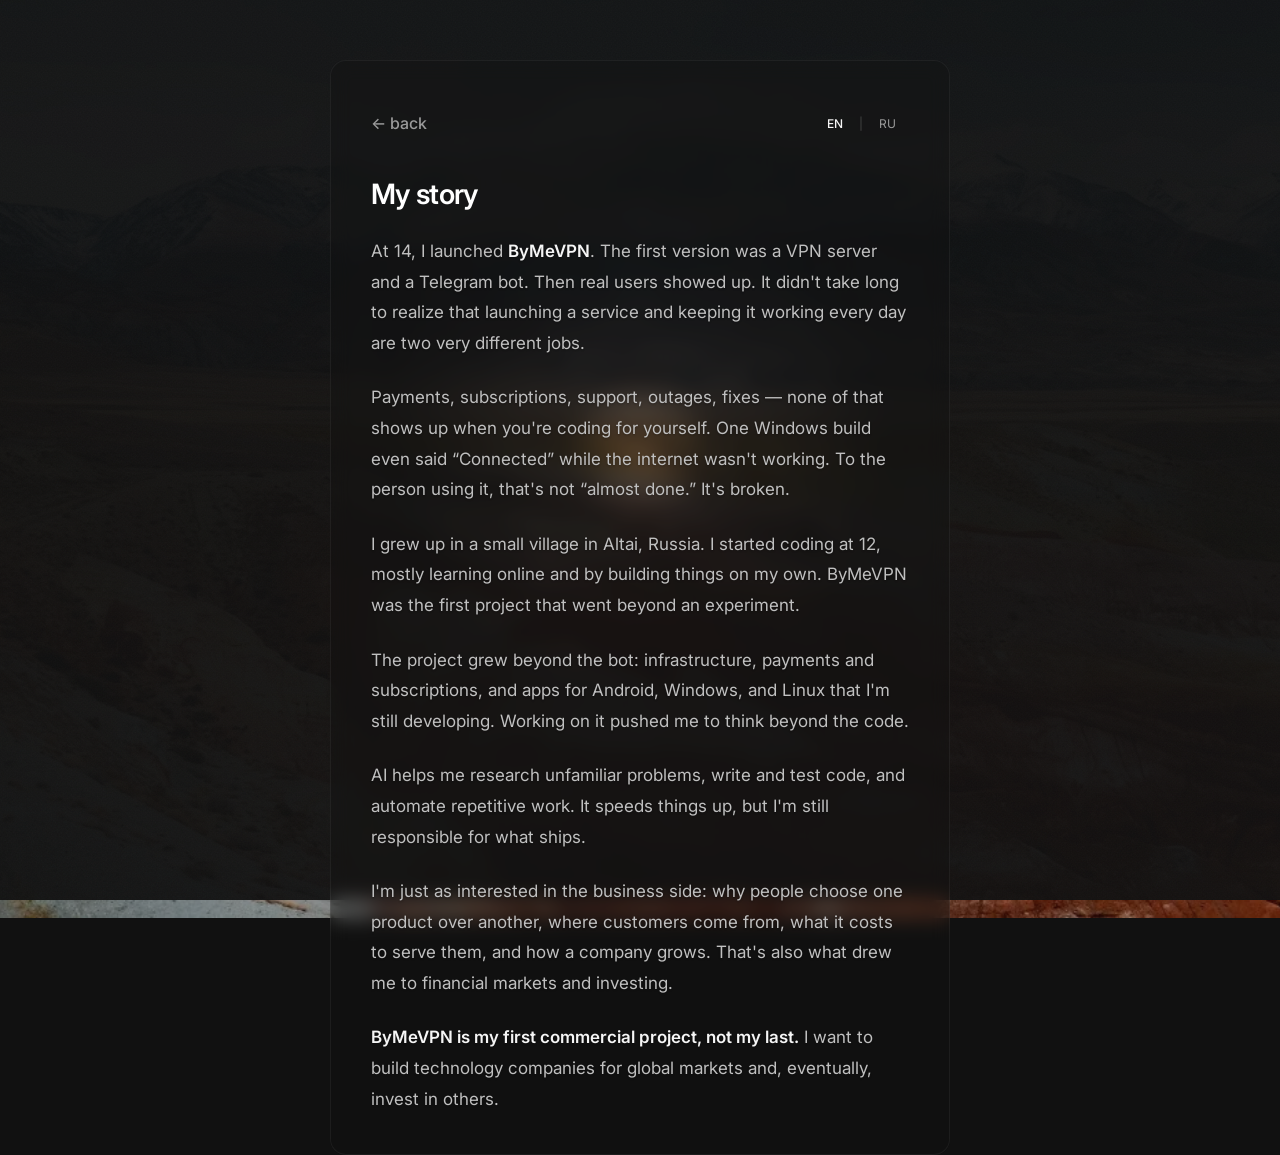
==== commit a4cadf2f: "Rewrite bilingual personal story with concrete details" ====
--- a/lifestory.html
+++ b/lifestory.html
@@ -3,10 +3,10 @@
     <head>
         <meta charset="UTF-8" />
         <meta name="viewport" content="width=device-width, initial-scale=1.0, viewport-fit=cover" />
-        <title>Story — Arseniy Parakhin</title>
-        <meta name="description" content="The story of Arseniy Parakhin - from a small village in Altai to building AI startups." />
-        <meta property="og:title" content="Story — Arseniy Parakhin" />
-        <meta property="og:description" content="The story of Arseniy Parakhin - from a small village in Altai to building AI startups." />
+        <title>Story — Arseniy Parahin</title>
+        <meta name="description" content="From a small village in Altai to launching ByMeVPN at 14. The story of Arseniy Parahin, a software developer building his first business." />
+        <meta property="og:title" content="Story — Arseniy Parahin" />
+        <meta property="og:description" content="From a small village in Altai to launching ByMeVPN at 14. The story of Arseniy Parahin, a software developer building his first business." />
         <meta property="og:type" content="website" />
         <meta property="og:url" content="https://parahin.space/lifestory.html" />
         <meta property="og:image" content="https://parahin.space/altai-bg.jpg" />
@@ -21,11 +21,11 @@
         <meta name="theme-color" content="#111111" />
         <meta property="og:image:alt" content="A mountain landscape in Altai" />
         <meta name="twitter:card" content="summary_large_image" />
-        <meta name="twitter:title" content="Story — Arseniy Parakhin" />
-        <meta name="twitter:description" content="From Altai to building software and starting ventures." />
+        <meta name="twitter:title" content="Story — Arseniy Parahin" />
+        <meta name="twitter:description" content="From coding at 12 to launching ByMeVPN at 14 — and what came after." />
         <link rel="icon" href="assets/favicon.svg" type="image/svg+xml" />
     </head>
-    <body data-title-en="Story — Arseniy Parakhin" data-title-ru="История — Арсений Парахин">
+    <body data-title-en="Story — Arseniy Parahin" data-title-ru="История — Арсений Парахин">
         
         <div class="bg"></div>
         <div class="spotlight"></div>
@@ -51,49 +51,39 @@
             <h1 class="story-title" data-en="My story" data-ru="Моя история">My story</h1>
             <div class="content">
                 <p
-                    data-en="At 14, I launched <b>ByMeVPN</b>. Back then, it was pretty simple: a VPN server, a Telegram bot, and an idea to build a service other people could use."
-                    data-ru="В 14 лет я запустил <b>ByMeVPN</b>. Тогда всё было довольно просто: VPN-сервер, Telegram-бот и идея сделать собственный сервис, которым смогут пользоваться другие люди."
-                >At 14, I launched <b>ByMeVPN</b>. Back then, it was pretty simple: a VPN server, a Telegram bot, and an idea to build a service other people could use.</p>
+                    data-en="At 14, I launched <b>ByMeVPN</b>. The first version was a VPN server and a Telegram bot. Then real users showed up. It didn't take long to realize that launching a service and keeping it working every day are two very different jobs."
+                    data-ru="В 14 лет я запустил <b>ByMeVPN</b>. Первая версия — VPN-сервер и Telegram-бот. Потом появились пользователи. И довольно быстро стало ясно: запустить сервис намного проще, чем сделать так, чтобы он стабильно работал каждый день."
+                >At 14, I launched <b>ByMeVPN</b>. The first version was a VPN server and a Telegram bot. Then real users showed up. It didn't take long to realize that launching a service and keeping it working every day are two very different jobs.</p>
 
                 <p
-                    data-en="Then the first users arrived. With them came payments, subscriptions, support requests, connection issues, and plenty of things I'd never thought about at the start."
-                    data-ru="Потом появились первые пользователи. А вместе с ними — платежи, подписки, поддержка, проблемы с подключением и множество вещей, о которых я даже не задумывался в начале."
-                >Then the first users arrived. With them came payments, subscriptions, support requests, connection issues, and plenty of things I'd never thought about at the start.</p>
+                    data-en="Payments, subscriptions, support, outages, fixes — none of that shows up when you're coding for yourself. One Windows build even said “Connected” while the internet wasn't working. To the person using it, that's not “almost done.” It's broken."
+                    data-ru="Платежи, подписки, поддержка, сбои и исправления — об этом редко думаешь, когда пишешь код для себя. Однажды Windows-клиент показывал «Подключено», хотя интернет не работал. Для пользователя это не «почти готово». Это просто не работает."
+                >Payments, subscriptions, support, outages, fixes — none of that shows up when you're coding for yourself. One Windows build even said “Connected” while the internet wasn't working. To the person using it, that's not “almost done.” It's broken.</p>
 
                 <p
-                    data-en="It turns out that writing code that works and building a business that works are two very different things."
-                    data-ru="Оказалось, что написать работающий код и создать работающий бизнес — совершенно разные задачи."
-                >It turns out that writing code that works and building a business that works are two very different things.</p>
+                    data-en="I grew up in a small village in Altai, Russia. I started coding at 12, mostly learning online and by building things on my own. ByMeVPN was the first project that went beyond an experiment."
+                    data-ru="Я вырос в небольшом селе на Алтае. В 12 лет начал программировать и многому учился самостоятельно — через интернет и собственные проекты. ByMeVPN стал первым проектом, который вышел за рамки эксперимента."
+                >I grew up in a small village in Altai, Russia. I started coding at 12, mostly learning online and by building things on my own. ByMeVPN was the first project that went beyond an experiment.</p>
 
                 <p
-                    data-en="I grew up in a small village in Altai, Russia. I started programming at 12 and learned most of it on my own. I've always wanted to build something of my own — not just study technology, but use it to bring my ideas to life."
-                    data-ru="Я вырос в небольшом селе на Алтае. Программировать начал в 12 лет, в основном учился самостоятельно. Меня всегда привлекала возможность создавать что-то своё: не просто изучать технологии, а использовать их для реализации собственных идей."
-                >I grew up in a small village in Altai, Russia. I started programming at 12 and learned most of it on my own. I've always wanted to build something of my own — not just study technology, but use it to bring my ideas to life.</p>
+                    data-en="The project grew beyond the bot: infrastructure, payments and subscriptions, and apps for Android, Windows, and Linux that I'm still developing. Working on it pushed me to think beyond the code."
+                    data-ru="Со временем проект вышел за рамки бота: собственная инфраструктура, платежи и подписки, разработка приложений для Android, Windows и Linux. Постепенно пришлось смотреть на всё не только глазами разработчика."
+                >The project grew beyond the bot: infrastructure, payments and subscriptions, and apps for Android, Windows, and Linux that I'm still developing. Working on it pushed me to think beyond the code.</p>
 
                 <p
-                    data-en="ByMeVPN was the first time that went beyond experiments. Real people started using the service, and I gradually moved from a Telegram bot to developing my own infrastructure and apps for Android, Windows, and Linux."
-                    data-ru="С ByMeVPN это впервые вышло за пределы экспериментов. Сервисом начали пользоваться реальные люди, а я постепенно перешёл от Telegram-бота к разработке собственной инфраструктуры и приложений для Android, Windows и Linux."
-                >ByMeVPN was the first time that went beyond experiments. Real people started using the service, and I gradually moved from a Telegram bot to developing my own infrastructure and apps for Android, Windows, and Linux.</p>
+                    data-en="AI helps me research unfamiliar problems, write and test code, and automate repetitive work. It speeds things up, but I'm still responsible for what ships."
+                    data-ru="AI помогает мне быстрее разбираться в новых задачах, писать и проверять код, автоматизировать рутину. Он ускоряет работу, но за конечный результат всё равно отвечаю я."
+                >AI helps me research unfamiliar problems, write and test code, and automate repetitive work. It speeds things up, but I'm still responsible for what ships.</p>
 
                 <p
-                    data-en="Not everything went smoothly. There were times when the app said the VPN was connected, even though the connection wasn't actually working. Sometimes fixing one bug caused another. You learn quickly that users don't care how complicated the system behind a product is. They just need it to work."
-                    data-ru="Не всё шло гладко. Бывали ситуации, когда приложение показывало, что VPN подключён, хотя соединение фактически не работало. Иногда исправление одной проблемы приводило к другой. В такие моменты быстро понимаешь, что пользователю совершенно неважно, насколько сложная система стоит за продуктом. Ему нужно, чтобы всё просто работало."
-                >Not everything went smoothly. There were times when the app said the VPN was connected, even though the connection wasn't actually working. Sometimes fixing one bug caused another. You learn quickly that users don't care how complicated the system behind a product is. They just need it to work.</p>
+                    data-en="I'm just as interested in the business side: why people choose one product over another, where customers come from, what it costs to serve them, and how a company grows. That's also what drew me to financial markets and investing."
+                    data-ru="Не меньше технологий меня интересует бизнес: почему люди выбирают один продукт вместо другого, откуда приходят клиенты, сколько стоит их обслуживание и что позволяет компании расти. Отсюда и интерес к финансовым рынкам и инвестициям."
+                >I'm just as interested in the business side: why people choose one product over another, where customers come from, what it costs to serve them, and how a company grows. That's also what drew me to financial markets and investing.</p>
 
                 <p
-                    data-en="These days, I do a significant part of my development work with AI. It makes the path from idea to implementation much faster, but it doesn't remove the need to understand the architecture, make decisions, and take responsibility for the result."
-                    data-ru="Сейчас значительную часть разработки я делаю с помощью AI. Это позволяет быстрее проходить путь от идеи до реализации, но не избавляет от необходимости разбираться в архитектуре, принимать решения и отвечать за результат."
-                >These days, I do a significant part of my development work with AI. It makes the path from idea to implementation much faster, but it doesn't remove the need to understand the architecture, make decisions, and take responsibility for the result.</p>
-
-                <p
-                    data-en="Over time, I've become increasingly interested in the other side of these projects: business. How do you find customers, make the economics work, compete, and scale? That's also where my interest in financial markets, investing, and how companies are built and grow comes from."
-                    data-ru="Со временем меня всё сильнее стала интересовать другая сторона проектов — бизнес. Как находить клиентов, строить экономику продукта, конкурировать и масштабироваться. Отсюда и мой интерес к финансовым рынкам, инвестициям и тому, как создаются и растут компании."
-                >Over time, I've become increasingly interested in the other side of these projects: business. How do you find customers, make the economics work, compete, and scale? That's also where my interest in financial markets, investing, and how companies are built and grow comes from.</p>
-
-                <p
-                    data-en="<b>I don't plan to stop at one VPN service.</b> ByMeVPN became my first commercial product. My next goal is to build technology companies, enter international markets, and eventually establish an investment business of my own."
-                    data-ru="<b>Я не собираюсь ограничиваться одним VPN-сервисом.</b> ByMeVPN стал моим первым коммерческим продуктом. Следующая цель — создавать технологические компании, выходить на международный рынок и в перспективе построить собственный инвестиционный бизнес."
-                ><b>I don't plan to stop at one VPN service.</b> ByMeVPN became my first commercial product. My next goal is to build technology companies, enter international markets, and eventually establish an investment business of my own.</p>
+                    data-en="<b>ByMeVPN is my first commercial project, not my last.</b> I want to build technology companies for global markets and, eventually, invest in others."
+                    data-ru="<b>ByMeVPN — мой первый коммерческий проект, но не последний.</b> Хочу создавать технологические компании для международного рынка, а со временем — инвестировать в другие."
+                ><b>ByMeVPN is my first commercial project, not my last.</b> I want to build technology companies for global markets and, eventually, invest in others.</p>
             </div>
         </main>
 
